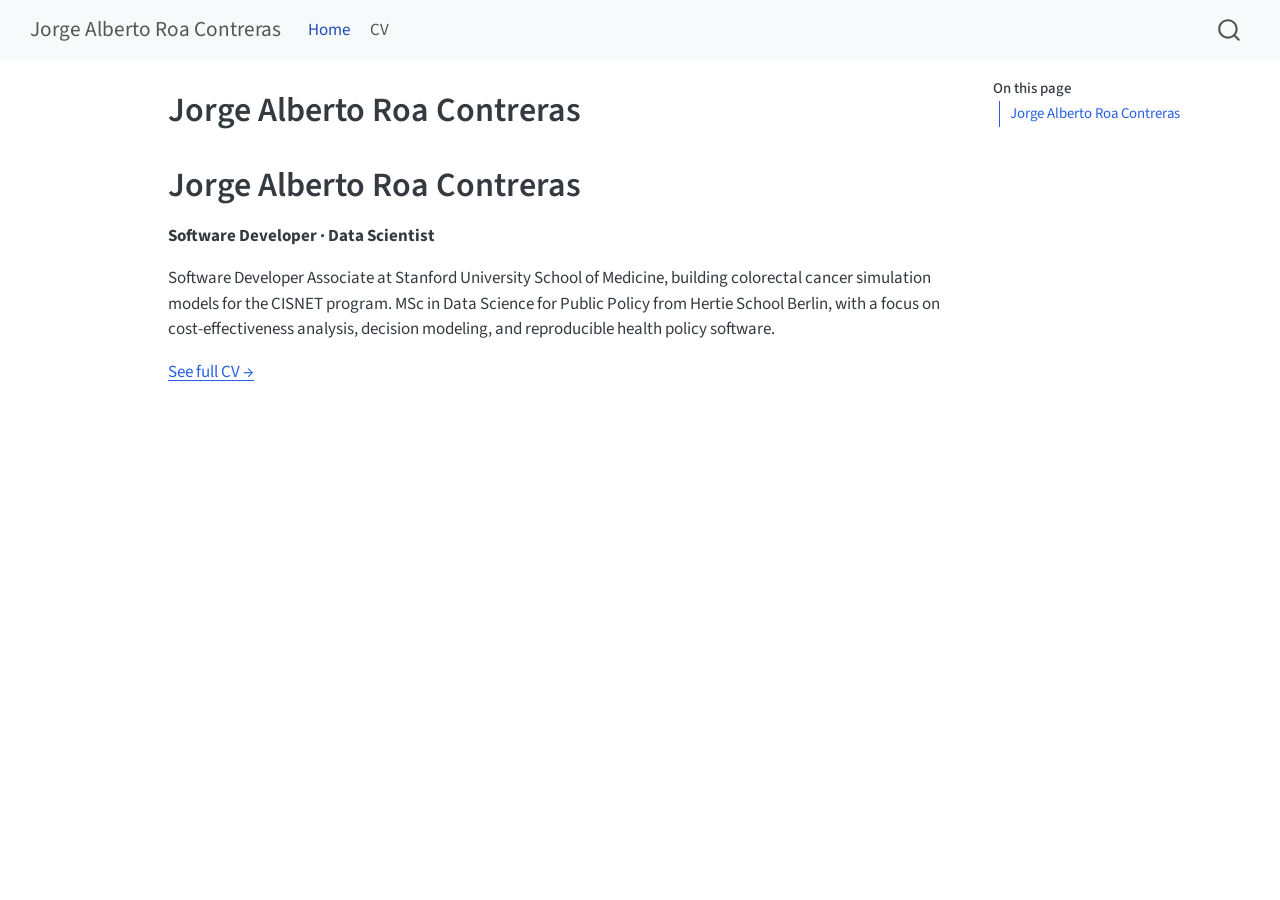
==== index.html @ 0060ce16 "Built site for gh-pages" ====
<!DOCTYPE html>
<html xmlns="http://www.w3.org/1999/xhtml" lang="en" xml:lang="en"><head>

<meta charset="utf-8">
<meta name="generator" content="quarto-1.9.36">

<meta name="viewport" content="width=device-width, initial-scale=1.0, user-scalable=yes">


<title>Jorge Alberto Roa Contreras – Jorge Alberto Roa Contreras</title>
<style>
/* Default styles provided by pandoc.
** See https://pandoc.org/MANUAL.html#variables-for-html for config info.
*/
code{white-space: pre-wrap;}
span.smallcaps{font-variant: small-caps;}
div.columns{display: flex; gap: min(4vw, 1.5em);}
div.column{flex: auto; overflow-x: auto;}
div.hanging-indent{margin-left: 1.5em; text-indent: -1.5em;}
ul.task-list{list-style: none;}
ul.task-list li input[type="checkbox"] {
  width: 0.8em;
  margin: 0 0.8em 0.2em -1em; /* quarto-specific, see https://github.com/quarto-dev/quarto-cli/issues/4556 */ 
  vertical-align: middle;
}
</style>


<script src="site_libs/quarto-nav/quarto-nav.js"></script>
<script src="site_libs/quarto-nav/headroom.min.js"></script>
<script src="site_libs/clipboard/clipboard.min.js"></script>
<script src="site_libs/quarto-search/autocomplete.umd.js"></script>
<script src="site_libs/quarto-search/fuse.min.js"></script>
<script src="site_libs/quarto-search/quarto-search.js"></script>
<meta name="quarto:offset" content="./">
<script src="site_libs/quarto-html/quarto.js" type="module"></script>
<script src="site_libs/quarto-html/tabsets/tabsets.js" type="module"></script>
<script src="site_libs/quarto-html/popper.min.js"></script>
<script src="site_libs/quarto-html/tippy.umd.min.js"></script>
<script src="site_libs/quarto-html/anchor.min.js"></script>
<link href="site_libs/quarto-html/tippy.css" rel="stylesheet">
<link href="site_libs/quarto-html/quarto-syntax-highlighting-845c23b38eaddc0f92fda52bfe77a8c8.css" rel="stylesheet" id="quarto-text-highlighting-styles">
<script src="site_libs/bootstrap/bootstrap.min.js"></script>
<link href="site_libs/bootstrap/bootstrap-icons.css" rel="stylesheet">
<link href="site_libs/bootstrap/bootstrap-158031087360bce0ff56dc785ce39e06.min.css" rel="stylesheet" append-hash="true" id="quarto-bootstrap" data-mode="light">
<script id="quarto-search-options" type="application/json">{
  "location": "navbar",
  "copy-button": false,
  "collapse-after": 3,
  "panel-placement": "end",
  "type": "overlay",
  "limit": 50,
  "keyboard-shortcut": [
    "f",
    "/",
    "s"
  ],
  "show-item-context": false,
  "language": {
    "search-no-results-text": "No results",
    "search-matching-documents-text": "matching documents",
    "search-copy-link-title": "Copy link to search",
    "search-hide-matches-text": "Hide additional matches",
    "search-more-match-text": "more match in this document",
    "search-more-matches-text": "more matches in this document",
    "search-clear-button-title": "Clear",
    "search-text-placeholder": "",
    "search-detached-cancel-button-title": "Cancel",
    "search-submit-button-title": "Submit",
    "search-label": "Search"
  }
}</script>


<link rel="stylesheet" href="styles.css">
</head>

<body class="nav-fixed quarto-light">

<div id="quarto-search-results"></div>
  <header id="quarto-header" class="headroom fixed-top">
    <nav class="navbar navbar-expand-lg " data-bs-theme="dark">
      <div class="navbar-container container-fluid">
      <div class="navbar-brand-container mx-auto">
    <a class="navbar-brand" href="./index.html">
    <span class="navbar-title">Jorge Alberto Roa Contreras</span>
    </a>
  </div>
            <div id="quarto-search" class="" title="Search"></div>
          <button class="navbar-toggler" type="button" data-bs-toggle="collapse" data-bs-target="#navbarCollapse" aria-controls="navbarCollapse" role="menu" aria-expanded="false" aria-label="Toggle navigation" onclick="if (window.quartoToggleHeadroom) { window.quartoToggleHeadroom(); }">
  <span class="navbar-toggler-icon"></span>
</button>
          <div class="collapse navbar-collapse" id="navbarCollapse">
            <ul class="navbar-nav navbar-nav-scroll me-auto">
  <li class="nav-item">
    <a class="nav-link active" href="./index.html" aria-current="page"> 
<span class="menu-text">Home</span></a>
  </li>  
  <li class="nav-item">
    <a class="nav-link" href="./cv.html"> 
<span class="menu-text">CV</span></a>
  </li>  
</ul>
          </div> <!-- /navcollapse -->
            <div class="quarto-navbar-tools">
</div>
      </div> <!-- /container-fluid -->
    </nav>
</header>
<!-- content -->
<div id="quarto-content" class="quarto-container page-columns page-rows-contents page-layout-article page-navbar">
<!-- sidebar -->
<!-- margin-sidebar -->
    <div id="quarto-margin-sidebar" class="sidebar margin-sidebar">
        <nav id="TOC" role="doc-toc" class="toc-active">
    <h2 id="toc-title">On this page</h2>
   
  <ul>
  <li><a href="#b58fc729-690b-4000-b19f-365a4093b2ff7b7b3c20766172206e616d65203e7d7d" id="toc-b58fc729-690b-4000-b19f-365a4093b2ff7b7b3c20766172206e616d65203e7d7d" class="nav-link active" data-scroll-target="#b58fc729-690b-4000-b19f-365a4093b2ff7b7b3c20766172206e616d65203e7d7d">Jorge Alberto Roa Contreras</a></li>
  </ul>
</nav>
    </div>
<!-- main -->
<main class="content" id="quarto-document-content">

<header id="title-block-header" class="quarto-title-block default">
<div class="quarto-title">
<h1 class="title">Jorge Alberto Roa Contreras</h1>
</div>



<div class="quarto-title-meta">

    
  
    
  </div>
  


</header>


<section id="b58fc729-690b-4000-b19f-365a4093b2ff7b7b3c20766172206e616d65203e7d7d" class="level1">
<h1>Jorge Alberto Roa Contreras</h1>
<p><strong>Software Developer · Data Scientist</strong></p>
<p>Software Developer Associate at Stanford University School of Medicine, building colorectal cancer simulation models for the CISNET program. MSc in Data Science for Public Policy from Hertie School Berlin, with a focus on cost-effectiveness analysis, decision modeling, and reproducible health policy software.</p>
<p><a href="./cv.html">See full CV →</a></p>


</section>

</main> <!-- /main -->
<script id="quarto-html-after-body" type="application/javascript">
  window.document.addEventListener("DOMContentLoaded", function (event) {
    const icon = "";
    const anchorJS = new window.AnchorJS();
    anchorJS.options = {
      placement: 'right',
      icon: icon
    };
    anchorJS.add('.anchored');
    const isCodeAnnotation = (el) => {
      for (const clz of el.classList) {
        if (clz.startsWith('code-annotation-')) {                     
          return true;
        }
      }
      return false;
    }
    const onCopySuccess = function(e) {
      // button target
      const button = e.trigger;
      // don't keep focus
      button.blur();
      // flash "checked"
      button.classList.add('code-copy-button-checked');
      var currentTitle = button.getAttribute("title");
      button.setAttribute("title", "Copied!");
      let tooltip;
      if (window.bootstrap) {
        button.setAttribute("data-bs-toggle", "tooltip");
        button.setAttribute("data-bs-placement", "left");
        button.setAttribute("data-bs-title", "Copied!");
        tooltip = new bootstrap.Tooltip(button, 
          { trigger: "manual", 
            customClass: "code-copy-button-tooltip",
            offset: [0, -8]});
        tooltip.show();    
      }
      setTimeout(function() {
        if (tooltip) {
          tooltip.hide();
          button.removeAttribute("data-bs-title");
          button.removeAttribute("data-bs-toggle");
          button.removeAttribute("data-bs-placement");
        }
        button.setAttribute("title", currentTitle);
        button.classList.remove('code-copy-button-checked');
      }, 1000);
      // clear code selection
      e.clearSelection();
    }
    const getTextToCopy = function(trigger) {
      const outerScaffold = trigger.parentElement.cloneNode(true);
      const codeEl = outerScaffold.querySelector('code');
      for (const childEl of codeEl.children) {
        if (isCodeAnnotation(childEl)) {
          childEl.remove();
        }
      }
      return codeEl.innerText;
    }
    const clipboard = new window.ClipboardJS('.code-copy-button:not([data-in-quarto-modal])', {
      text: getTextToCopy
    });
    clipboard.on('success', onCopySuccess);
    if (window.document.getElementById('quarto-embedded-source-code-modal')) {
      const clipboardModal = new window.ClipboardJS('.code-copy-button[data-in-quarto-modal]', {
        text: getTextToCopy,
        container: window.document.getElementById('quarto-embedded-source-code-modal')
      });
      clipboardModal.on('success', onCopySuccess);
    }
      var localhostRegex = new RegExp(/^(?:http|https):\/\/localhost\:?[0-9]*\//);
      var mailtoRegex = new RegExp(/^mailto:/);
        var filterRegex = new RegExp("https:\/\/jurjoroa\.github\.io\/cv-test-1\/");
      var isInternal = (href) => {
          return filterRegex.test(href) || localhostRegex.test(href) || mailtoRegex.test(href);
      }
      // Inspect non-navigation links and adorn them if external
     var links = window.document.querySelectorAll('a[href]:not(.nav-link):not(.navbar-brand):not(.toc-action):not(.sidebar-link):not(.sidebar-item-toggle):not(.pagination-link):not(.no-external):not([aria-hidden]):not(.dropdown-item):not(.quarto-navigation-tool):not(.about-link)');
      for (var i=0; i<links.length; i++) {
        const link = links[i];
        if (!isInternal(link.href)) {
          // undo the damage that might have been done by quarto-nav.js in the case of
          // links that we want to consider external
          if (link.dataset.originalHref !== undefined) {
            link.href = link.dataset.originalHref;
          }
        }
      }
    function tippyHover(el, contentFn, onTriggerFn, onUntriggerFn) {
      const config = {
        allowHTML: true,
        maxWidth: 500,
        delay: 100,
        arrow: false,
        appendTo: function(el) {
            return el.parentElement;
        },
        interactive: true,
        interactiveBorder: 10,
        theme: 'quarto',
        placement: 'bottom-start',
      };
      if (contentFn) {
        config.content = contentFn;
      }
      if (onTriggerFn) {
        config.onTrigger = onTriggerFn;
      }
      if (onUntriggerFn) {
        config.onUntrigger = onUntriggerFn;
      }
      window.tippy(el, config); 
    }
    const noterefs = window.document.querySelectorAll('a[role="doc-noteref"]');
    for (var i=0; i<noterefs.length; i++) {
      const ref = noterefs[i];
      tippyHover(ref, function() {
        // use id or data attribute instead here
        let href = ref.getAttribute('data-footnote-href') || ref.getAttribute('href');
        try { href = new URL(href).hash; } catch {}
        const id = href.replace(/^#\/?/, "");
        const note = window.document.getElementById(id);
        if (note) {
          return note.innerHTML;
        } else {
          return "";
        }
      });
    }
    const xrefs = window.document.querySelectorAll('a.quarto-xref');
    const processXRef = (id, note) => {
      // Strip column container classes
      const stripColumnClz = (el) => {
        el.classList.remove("page-full", "page-columns");
        if (el.children) {
          for (const child of el.children) {
            stripColumnClz(child);
          }
        }
      }
      stripColumnClz(note)
      if (id === null || id.startsWith('sec-')) {
        // Special case sections, only their first couple elements
        const container = document.createElement("div");
        if (note.children && note.children.length > 2) {
          container.appendChild(note.children[0].cloneNode(true));
          for (let i = 1; i < note.children.length; i++) {
            const child = note.children[i];
            if (child.tagName === "P" && child.innerText === "") {
              continue;
            } else {
              container.appendChild(child.cloneNode(true));
              break;
            }
          }
          if (window.Quarto?.typesetMath) {
            window.Quarto.typesetMath(container);
          }
          return container.innerHTML
        } else {
          if (window.Quarto?.typesetMath) {
            window.Quarto.typesetMath(note);
          }
          return note.innerHTML;
        }
      } else {
        // Remove any anchor links if they are present
        const anchorLink = note.querySelector('a.anchorjs-link');
        if (anchorLink) {
          anchorLink.remove();
        }
        if (window.Quarto?.typesetMath) {
          window.Quarto.typesetMath(note);
        }
        if (note.classList.contains("callout")) {
          return note.outerHTML;
        } else {
          return note.innerHTML;
        }
      }
    }
    for (var i=0; i<xrefs.length; i++) {
      const xref = xrefs[i];
      tippyHover(xref, undefined, function(instance) {
        instance.disable();
        let url = xref.getAttribute('href');
        let hash = undefined; 
        if (url.startsWith('#')) {
          hash = url;
        } else {
          try { hash = new URL(url).hash; } catch {}
        }
        if (hash) {
          const id = hash.replace(/^#\/?/, "");
          const note = window.document.getElementById(id);
          if (note !== null) {
            try {
              const html = processXRef(id, note.cloneNode(true));
              instance.setContent(html);
            } finally {
              instance.enable();
              instance.show();
            }
          } else {
            // See if we can fetch this
            fetch(url.split('#')[0])
            .then(res => res.text())
            .then(html => {
              const parser = new DOMParser();
              const htmlDoc = parser.parseFromString(html, "text/html");
              const note = htmlDoc.getElementById(id);
              if (note !== null) {
                const html = processXRef(id, note);
                instance.setContent(html);
              } 
            }).finally(() => {
              instance.enable();
              instance.show();
            });
          }
        } else {
          // See if we can fetch a full url (with no hash to target)
          // This is a special case and we should probably do some content thinning / targeting
          fetch(url)
          .then(res => res.text())
          .then(html => {
            const parser = new DOMParser();
            const htmlDoc = parser.parseFromString(html, "text/html");
            const note = htmlDoc.querySelector('main.content');
            if (note !== null) {
              // This should only happen for chapter cross references
              // (since there is no id in the URL)
              // remove the first header
              if (note.children.length > 0 && note.children[0].tagName === "HEADER") {
                note.children[0].remove();
              }
              const html = processXRef(null, note);
              instance.setContent(html);
            } 
          }).finally(() => {
            instance.enable();
            instance.show();
          });
        }
      }, function(instance) {
      });
    }
        let selectedAnnoteEl;
        const selectorForAnnotation = ( cell, annotation) => {
          let cellAttr = 'data-code-cell="' + cell + '"';
          let lineAttr = 'data-code-annotation="' +  annotation + '"';
          const selector = 'span[' + cellAttr + '][' + lineAttr + ']';
          return selector;
        }
        const selectCodeLines = (annoteEl) => {
          const doc = window.document;
          const targetCell = annoteEl.getAttribute("data-target-cell");
          const targetAnnotation = annoteEl.getAttribute("data-target-annotation");
          const annoteSpan = window.document.querySelector(selectorForAnnotation(targetCell, targetAnnotation));
          const lines = annoteSpan.getAttribute("data-code-lines").split(",");
          const lineIds = lines.map((line) => {
            return targetCell + "-" + line;
          })
          let top = null;
          let height = null;
          let parent = null;
          if (lineIds.length > 0) {
              //compute the position of the single el (top and bottom and make a div)
              const el = window.document.getElementById(lineIds[0]);
              top = el.offsetTop;
              height = el.offsetHeight;
              parent = el.parentElement.parentElement;
            if (lineIds.length > 1) {
              const lastEl = window.document.getElementById(lineIds[lineIds.length - 1]);
              const bottom = lastEl.offsetTop + lastEl.offsetHeight;
              height = bottom - top;
            }
            if (top !== null && height !== null && parent !== null) {
              // cook up a div (if necessary) and position it 
              let div = window.document.getElementById("code-annotation-line-highlight");
              if (div === null) {
                div = window.document.createElement("div");
                div.setAttribute("id", "code-annotation-line-highlight");
                div.style.position = 'absolute';
                parent.appendChild(div);
              }
              div.style.top = top - 2 + "px";
              div.style.height = height + 4 + "px";
              div.style.left = 0;
              let gutterDiv = window.document.getElementById("code-annotation-line-highlight-gutter");
              if (gutterDiv === null) {
                gutterDiv = window.document.createElement("div");
                gutterDiv.setAttribute("id", "code-annotation-line-highlight-gutter");
                gutterDiv.style.position = 'absolute';
                const codeCell = window.document.getElementById(targetCell);
                const gutter = codeCell.querySelector('.code-annotation-gutter');
                gutter.appendChild(gutterDiv);
              }
              gutterDiv.style.top = top - 2 + "px";
              gutterDiv.style.height = height + 4 + "px";
            }
            selectedAnnoteEl = annoteEl;
          }
        };
        const unselectCodeLines = () => {
          const elementsIds = ["code-annotation-line-highlight", "code-annotation-line-highlight-gutter"];
          elementsIds.forEach((elId) => {
            const div = window.document.getElementById(elId);
            if (div) {
              div.remove();
            }
          });
          selectedAnnoteEl = undefined;
        };
          // Handle positioning of the toggle
      window.addEventListener(
        "resize",
        throttle(() => {
          elRect = undefined;
          if (selectedAnnoteEl) {
            selectCodeLines(selectedAnnoteEl);
          }
        }, 10)
      );
      function throttle(fn, ms) {
      let throttle = false;
      let timer;
        return (...args) => {
          if(!throttle) { // first call gets through
              fn.apply(this, args);
              throttle = true;
          } else { // all the others get throttled
              if(timer) clearTimeout(timer); // cancel #2
              timer = setTimeout(() => {
                fn.apply(this, args);
                timer = throttle = false;
              }, ms);
          }
        };
      }
        // Attach click handler to the DT
        const annoteDls = window.document.querySelectorAll('dt[data-target-cell]');
        for (const annoteDlNode of annoteDls) {
          annoteDlNode.addEventListener('click', (event) => {
            const clickedEl = event.target;
            if (clickedEl !== selectedAnnoteEl) {
              unselectCodeLines();
              const activeEl = window.document.querySelector('dt[data-target-cell].code-annotation-active');
              if (activeEl) {
                activeEl.classList.remove('code-annotation-active');
              }
              selectCodeLines(clickedEl);
              clickedEl.classList.add('code-annotation-active');
            } else {
              // Unselect the line
              unselectCodeLines();
              clickedEl.classList.remove('code-annotation-active');
            }
          });
        }
    const findCites = (el) => {
      const parentEl = el.parentElement;
      if (parentEl) {
        const cites = parentEl.dataset.cites;
        if (cites) {
          return {
            el,
            cites: cites.split(' ')
          };
        } else {
          return findCites(el.parentElement)
        }
      } else {
        return undefined;
      }
    };
    var bibliorefs = window.document.querySelectorAll('a[role="doc-biblioref"]');
    for (var i=0; i<bibliorefs.length; i++) {
      const ref = bibliorefs[i];
      const citeInfo = findCites(ref);
      if (citeInfo) {
        tippyHover(citeInfo.el, function() {
          var popup = window.document.createElement('div');
          citeInfo.cites.forEach(function(cite) {
            var citeDiv = window.document.createElement('div');
            citeDiv.classList.add('hanging-indent');
            citeDiv.classList.add('csl-entry');
            var biblioDiv = window.document.getElementById('ref-' + cite);
            if (biblioDiv) {
              citeDiv.innerHTML = biblioDiv.innerHTML;
            }
            popup.appendChild(citeDiv);
          });
          return popup.innerHTML;
        });
      }
    }
  });
  </script>
</div> <!-- /content -->




</body></html>
---- site_libs/quarto-html/tippy.css ----
.tippy-box[data-animation=fade][data-state=hidden]{opacity:0}[data-tippy-root]{max-width:calc(100vw - 10px)}.tippy-box{position:relative;background-color:#333;color:#fff;border-radius:4px;font-size:14px;line-height:1.4;white-space:normal;outline:0;transition-property:transform,visibility,opacity}.tippy-box[data-placement^=top]>.tippy-arrow{bottom:0}.tippy-box[data-placement^=top]>.tippy-arrow:before{bottom:-7px;left:0;border-width:8px 8px 0;border-top-color:initial;transform-origin:center top}.tippy-box[data-placement^=bottom]>.tippy-arrow{top:0}.tippy-box[data-placement^=bottom]>.tippy-arrow:before{top:-7px;left:0;border-width:0 8px 8px;border-bottom-color:initial;transform-origin:center bottom}.tippy-box[data-placement^=left]>.tippy-arrow{right:0}.tippy-box[data-placement^=left]>.tippy-arrow:before{border-width:8px 0 8px 8px;border-left-color:initial;right:-7px;transform-origin:center left}.tippy-box[data-placement^=right]>.tippy-arrow{left:0}.tippy-box[data-placement^=right]>.tippy-arrow:before{left:-7px;border-width:8px 8px 8px 0;border-right-color:initial;transform-origin:center right}.tippy-box[data-inertia][data-state=visible]{transition-timing-function:cubic-bezier(.54,1.5,.38,1.11)}.tippy-arrow{width:16px;height:16px;color:#333}.tippy-arrow:before{content:"";position:absolute;border-color:transparent;border-style:solid}.tippy-content{position:relative;padding:5px 9px;z-index:1}
---- site_libs/quarto-html/quarto-syntax-highlighting-845c23b38eaddc0f92fda52bfe77a8c8.css ----
/* quarto syntax highlight colors */
:root {
  --quarto-hl-ot-color: #003B4F;
  --quarto-hl-at-color: #657422;
  --quarto-hl-ss-color: #20794D;
  --quarto-hl-an-color: #5E5E5E;
  --quarto-hl-fu-color: #4758AB;
  --quarto-hl-st-color: #20794D;
  --quarto-hl-cf-color: #003B4F;
  --quarto-hl-op-color: #5E5E5E;
  --quarto-hl-er-color: #AD0000;
  --quarto-hl-bn-color: #AD0000;
  --quarto-hl-al-color: #AD0000;
  --quarto-hl-va-color: #111111;
  --quarto-hl-bu-color: inherit;
  --quarto-hl-ex-color: inherit;
  --quarto-hl-pp-color: #AD0000;
  --quarto-hl-in-color: #5E5E5E;
  --quarto-hl-vs-color: #20794D;
  --quarto-hl-wa-color: #5E5E5E;
  --quarto-hl-do-color: #5E5E5E;
  --quarto-hl-im-color: #00769E;
  --quarto-hl-ch-color: #20794D;
  --quarto-hl-dt-color: #AD0000;
  --quarto-hl-fl-color: #AD0000;
  --quarto-hl-co-color: #5E5E5E;
  --quarto-hl-cv-color: #5E5E5E;
  --quarto-hl-cn-color: #8f5902;
  --quarto-hl-sc-color: #5E5E5E;
  --quarto-hl-dv-color: #AD0000;
  --quarto-hl-kw-color: #003B4F;
}

/* other quarto variables */
:root {
  --quarto-font-monospace: SFMono-Regular, Menlo, Monaco, Consolas, "Liberation Mono", "Courier New", monospace;
}

/* syntax highlight based on Pandoc's rules */
pre > code.sourceCode > span {
  color: #003B4F;
}

code.sourceCode > span {
  color: #003B4F;
}

div.sourceCode,
div.sourceCode pre.sourceCode {
  color: #003B4F;
}

/* Normal */
code span {
  color: #003B4F;
}

/* Alert */
code span.al {
  color: #AD0000;
  font-style: inherit;
}

/* Annotation */
code span.an {
  color: #5E5E5E;
  font-style: inherit;
}

/* Attribute */
code span.at {
  color: #657422;
  font-style: inherit;
}

/* BaseN */
code span.bn {
  color: #AD0000;
  font-style: inherit;
}

/* BuiltIn */
code span.bu {
  font-style: inherit;
}

/* ControlFlow */
code span.cf {
  color: #003B4F;
  font-weight: bold;
  font-style: inherit;
}

/* Char */
code span.ch {
  color: #20794D;
  font-style: inherit;
}

/* Constant */
code span.cn {
  color: #8f5902;
  font-style: inherit;
}

/* Comment */
code span.co {
  color: #5E5E5E;
  font-style: inherit;
}

/* CommentVar */
code span.cv {
  color: #5E5E5E;
  font-style: italic;
}

/* Documentation */
code span.do {
  color: #5E5E5E;
  font-style: italic;
}

/* DataType */
code span.dt {
  color: #AD0000;
  font-style: inherit;
}

/* DecVal */
code span.dv {
  color: #AD0000;
  font-style: inherit;
}

/* Error */
code span.er {
  color: #AD0000;
  font-style: inherit;
}

/* Extension */
code span.ex {
  font-style: inherit;
}

/* Float */
code span.fl {
  color: #AD0000;
  font-style: inherit;
}

/* Function */
code span.fu {
  color: #4758AB;
  font-style: inherit;
}

/* Import */
code span.im {
  color: #00769E;
  font-style: inherit;
}

/* Information */
code span.in {
  color: #5E5E5E;
  font-style: inherit;
}

/* Keyword */
code span.kw {
  color: #003B4F;
  font-weight: bold;
  font-style: inherit;
}

/* Operator */
code span.op {
  color: #5E5E5E;
  font-style: inherit;
}

/* Other */
code span.ot {
  color: #003B4F;
  font-style: inherit;
}

/* Preprocessor */
code span.pp {
  color: #AD0000;
  font-style: inherit;
}

/* SpecialChar */
code span.sc {
  color: #5E5E5E;
  font-style: inherit;
}

/* SpecialString */
code span.ss {
  color: #20794D;
  font-style: inherit;
}

/* String */
code span.st {
  color: #20794D;
  font-style: inherit;
}

/* Variable */
code span.va {
  color: #111111;
  font-style: inherit;
}

/* VerbatimString */
code span.vs {
  color: #20794D;
  font-style: inherit;
}

/* Warning */
code span.wa {
  color: #5E5E5E;
  font-style: italic;
}

.prevent-inlining {
  content: "</";
}

/*# sourceMappingURL=ac89f0bb514bba72461919f78549e31c.css.map */
---- styles.css ----
/* Empty stub — Quarto's `quarto create project website` ships with this file present but empty.
   Custom CSS is out of scope for v0.1.0. */
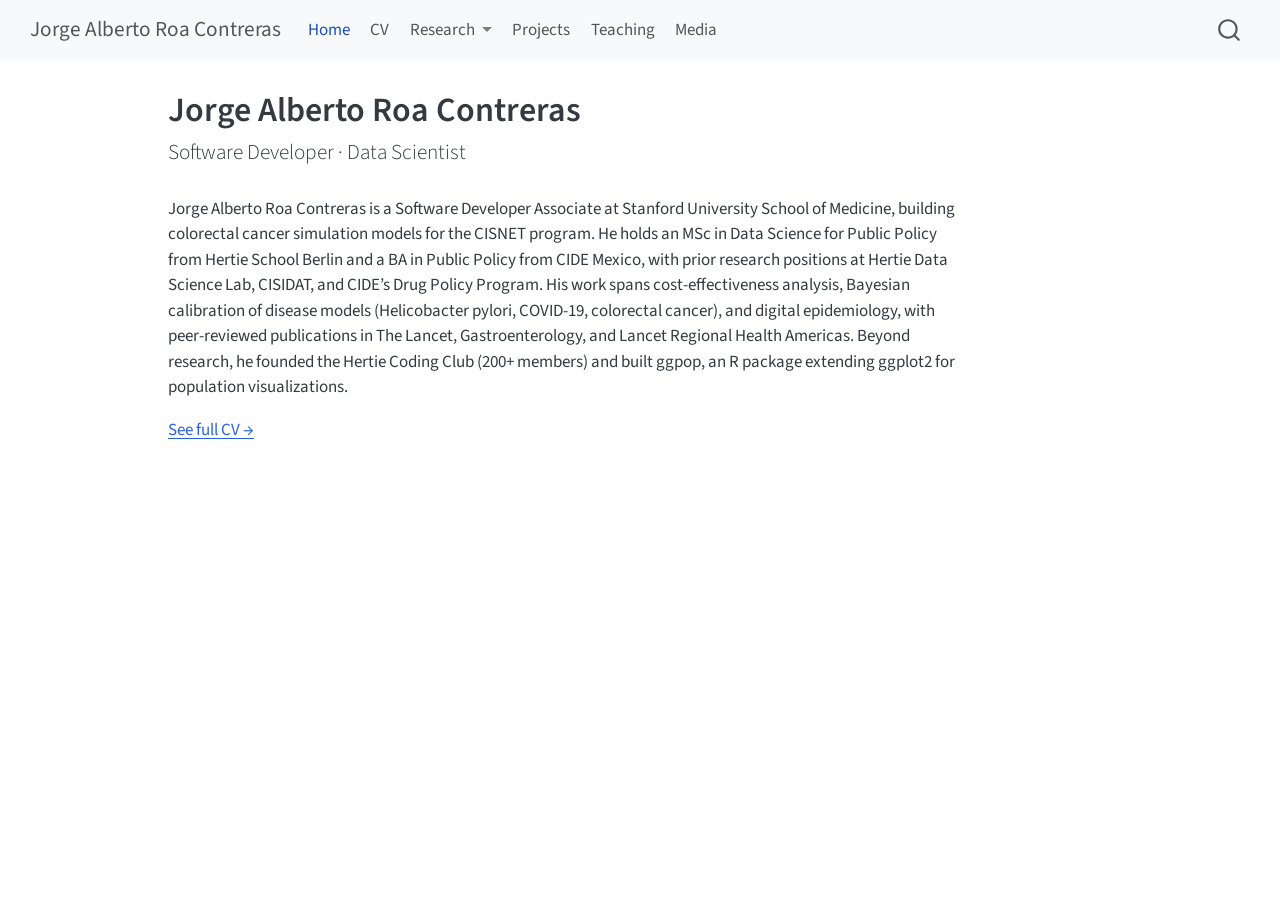
==== commit 9681023c: "Built site for gh-pages" ====
--- a/index.html
+++ b/index.html
@@ -100,6 +100,37 @@
     <a class="nav-link" href="./cv.html"> 
 <span class="menu-text">CV</span></a>
   </li>  
+  <li class="nav-item dropdown ">
+    <a class="nav-link dropdown-toggle" href="#" id="nav-menu-research" role="link" data-bs-toggle="dropdown" aria-expanded="false">
+ <span class="menu-text">Research</span>
+    </a>
+    <ul class="dropdown-menu" aria-labelledby="nav-menu-research">    
+        <li>
+    <a class="dropdown-item" href="./publications.html">
+ <span class="dropdown-text">Publications</span></a>
+  </li>  
+        <li>
+    <a class="dropdown-item" href="./working_papers.html">
+ <span class="dropdown-text">Working Papers</span></a>
+  </li>  
+        <li>
+    <a class="dropdown-item" href="./conference_presentations.html">
+ <span class="dropdown-text">Conference Presentations</span></a>
+  </li>  
+    </ul>
+  </li>
+  <li class="nav-item">
+    <a class="nav-link" href="./projects.html"> 
+<span class="menu-text">Projects</span></a>
+  </li>  
+  <li class="nav-item">
+    <a class="nav-link" href="./teaching.html"> 
+<span class="menu-text">Teaching</span></a>
+  </li>  
+  <li class="nav-item">
+    <a class="nav-link" href="./media.html"> 
+<span class="menu-text">Media</span></a>
+  </li>  
 </ul>
           </div> <!-- /navcollapse -->
             <div class="quarto-navbar-tools">
@@ -111,14 +142,8 @@
 <div id="quarto-content" class="quarto-container page-columns page-rows-contents page-layout-article page-navbar">
 <!-- sidebar -->
 <!-- margin-sidebar -->
-    <div id="quarto-margin-sidebar" class="sidebar margin-sidebar">
-        <nav id="TOC" role="doc-toc" class="toc-active">
-    <h2 id="toc-title">On this page</h2>
-   
-  <ul>
-  <li><a href="#b58fc729-690b-4000-b19f-365a4093b2ff7b7b3c20766172206e616d65203e7d7d" id="toc-b58fc729-690b-4000-b19f-365a4093b2ff7b7b3c20766172206e616d65203e7d7d" class="nav-link active" data-scroll-target="#b58fc729-690b-4000-b19f-365a4093b2ff7b7b3c20766172206e616d65203e7d7d">Jorge Alberto Roa Contreras</a></li>
-  </ul>
-</nav>
+    <div id="quarto-margin-sidebar" class="sidebar margin-sidebar zindex-bottom">
+        
     </div>
 <!-- main -->
 <main class="content" id="quarto-document-content">
@@ -126,6 +151,7 @@
 <header id="title-block-header" class="quarto-title-block default">
 <div class="quarto-title">
 <h1 class="title">Jorge Alberto Roa Contreras</h1>
+<p class="subtitle lead">Software Developer · Data Scientist</p>
 </div>
 
 
@@ -142,14 +168,10 @@
 </header>
 
 
-<section id="b58fc729-690b-4000-b19f-365a4093b2ff7b7b3c20766172206e616d65203e7d7d" class="level1">
-<h1>Jorge Alberto Roa Contreras</h1>
-<p><strong>Software Developer · Data Scientist</strong></p>
-<p>Software Developer Associate at Stanford University School of Medicine, building colorectal cancer simulation models for the CISNET program. MSc in Data Science for Public Policy from Hertie School Berlin, with a focus on cost-effectiveness analysis, decision modeling, and reproducible health policy software.</p>
+<p>Jorge Alberto Roa Contreras is a Software Developer Associate at Stanford University School of Medicine, building colorectal cancer simulation models for the CISNET program. He holds an MSc in Data Science for Public Policy from Hertie School Berlin and a BA in Public Policy from CIDE Mexico, with prior research positions at Hertie Data Science Lab, CISIDAT, and CIDE’s Drug Policy Program. His work spans cost-effectiveness analysis, Bayesian calibration of disease models (Helicobacter pylori, COVID-19, colorectal cancer), and digital epidemiology, with peer-reviewed publications in The Lancet, Gastroenterology, and Lancet Regional Health Americas. Beyond research, he founded the Hertie Coding Club (200+ members) and built ggpop, an R package extending ggplot2 for population visualizations.</p>
 <p><a href="./cv.html">See full CV →</a></p>
 
 
-</section>
 
 </main> <!-- /main -->
 <script id="quarto-html-after-body" type="application/javascript">
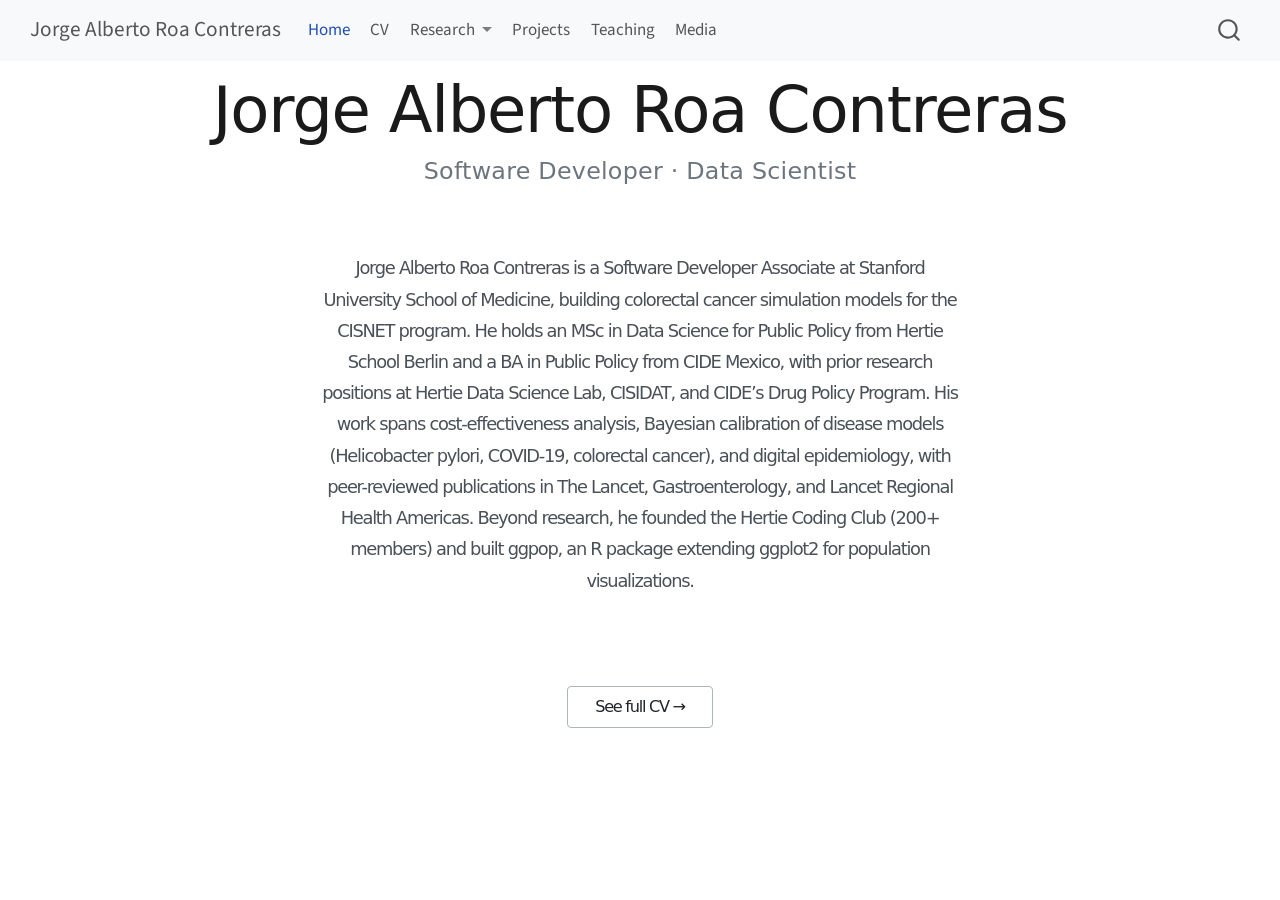
==== commit d37d763c: "Built site for gh-pages" ====
--- a/index.html
+++ b/index.html
@@ -7,7 +7,7 @@
 <meta name="viewport" content="width=device-width, initial-scale=1.0, user-scalable=yes">
 
 
-<title>Jorge Alberto Roa Contreras – Jorge Alberto Roa Contreras</title>
+<title>Jorge Alberto Roa Contreras</title>
 <style>
 /* Default styles provided by pandoc.
 ** See https://pandoc.org/MANUAL.html#variables-for-html for config info.
@@ -75,7 +75,7 @@
 <link rel="stylesheet" href="styles.css">
 </head>
 
-<body class="nav-fixed quarto-light">
+<body class="nav-fixed fullcontent quarto-light">
 
 <div id="quarto-search-results"></div>
   <header id="quarto-header" class="headroom fixed-top">
@@ -139,41 +139,30 @@
     </nav>
 </header>
 <!-- content -->
-<div id="quarto-content" class="quarto-container page-columns page-rows-contents page-layout-article page-navbar">
+<div id="quarto-content" class="quarto-container page-layout-custom page-navbar">
 <!-- sidebar -->
 <!-- margin-sidebar -->
-    <div id="quarto-margin-sidebar" class="sidebar margin-sidebar zindex-bottom">
-        
-    </div>
 <!-- main -->
-<main class="content" id="quarto-document-content">
-
-<header id="title-block-header" class="quarto-title-block default">
-<div class="quarto-title">
-<h1 class="title">Jorge Alberto Roa Contreras</h1>
-<p class="subtitle lead">Software Developer · Data Scientist</p>
+
+
+
+
+<section id="b58fc729-690b-4000-b19f-365a4093b2ff7b7b3c20766172206e616d65203e7d7d" class="level1 home-name home-wrapper">
+<h1 class="home-name">Jorge Alberto Roa Contreras</h1>
+<div class="home-subtitle">
+<p>Software Developer · Data Scientist</p>
 </div>
-
-
-
-<div class="quarto-title-meta">
-
-    
-  
-    
-  </div>
-  
-
-
-</header>
-
-
+<div class="home-bio">
 <p>Jorge Alberto Roa Contreras is a Software Developer Associate at Stanford University School of Medicine, building colorectal cancer simulation models for the CISNET program. He holds an MSc in Data Science for Public Policy from Hertie School Berlin and a BA in Public Policy from CIDE Mexico, with prior research positions at Hertie Data Science Lab, CISIDAT, and CIDE’s Drug Policy Program. His work spans cost-effectiveness analysis, Bayesian calibration of disease models (Helicobacter pylori, COVID-19, colorectal cancer), and digital epidemiology, with peer-reviewed publications in The Lancet, Gastroenterology, and Lancet Regional Health Americas. Beyond research, he founded the Hertie Coding Club (200+ members) and built ggpop, an R package extending ggplot2 for population visualizations.</p>
+</div>
+<div class="home-cta">
 <p><a href="./cv.html">See full CV →</a></p>
-
-
-
-</main> <!-- /main -->
+</div>
+</section>
+
+
+
+
 <script id="quarto-html-after-body" type="application/javascript">
   window.document.addEventListener("DOMContentLoaded", function (event) {
     const icon = "";
--- a/styles.css
+++ b/styles.css
@@ -1,2 +1,61 @@
-/* Empty stub — Quarto's `quarto create project website` ships with this file present but empty.
-   Custom CSS is out of scope for v0.1.0. */
+/* cv-to-website — light visual polish (v0.3.0).
+   Stays dependency-free: system font stack, no Google Fonts, no JS. */
+
+/* ============================================================
+   HOME (index.qmd)
+   ============================================================ */
+
+.home-wrapper {
+  display: flex;
+  flex-direction: column;
+  align-items: center;
+  justify-content: center;
+  min-height: calc(100vh - 200px);
+  padding: 4rem 1.5rem;
+  text-align: center;
+  font-family: system-ui, -apple-system, "Segoe UI", Roboto, Helvetica, Arial, sans-serif;
+}
+
+.home-name {
+  font-size: clamp(2.5rem, 5vw, 4.5rem);
+  font-weight: 200;
+  letter-spacing: -0.02em;
+  line-height: 1.1;
+  margin: 0 0 0.75rem 0;
+  color: #1a1a1a;
+}
+
+.home-subtitle {
+  font-size: clamp(1rem, 2.4vw, 1.4rem);
+  font-weight: 300;
+  color: #6c757d;
+  margin: 0 0 3rem 0;
+  letter-spacing: 0.01em;
+}
+
+.home-bio {
+  max-width: 640px;
+  font-size: 1.05rem;
+  line-height: 1.75;
+  color: #495057;
+  font-weight: 400;
+  margin: 0 0 2.5rem 0;
+}
+
+.home-cta a {
+  display: inline-block;
+  font-size: 0.95rem;
+  font-weight: 500;
+  padding: 0.65rem 1.6rem;
+  border: 1px solid #adb5bd;
+  border-radius: 4px;
+  text-decoration: none;
+  color: #212529;
+  transition: background-color 0.15s ease, border-color 0.15s ease;
+}
+
+.home-cta a:hover {
+  background-color: #f8f9fa;
+  border-color: #495057;
+  text-decoration: none;
+}
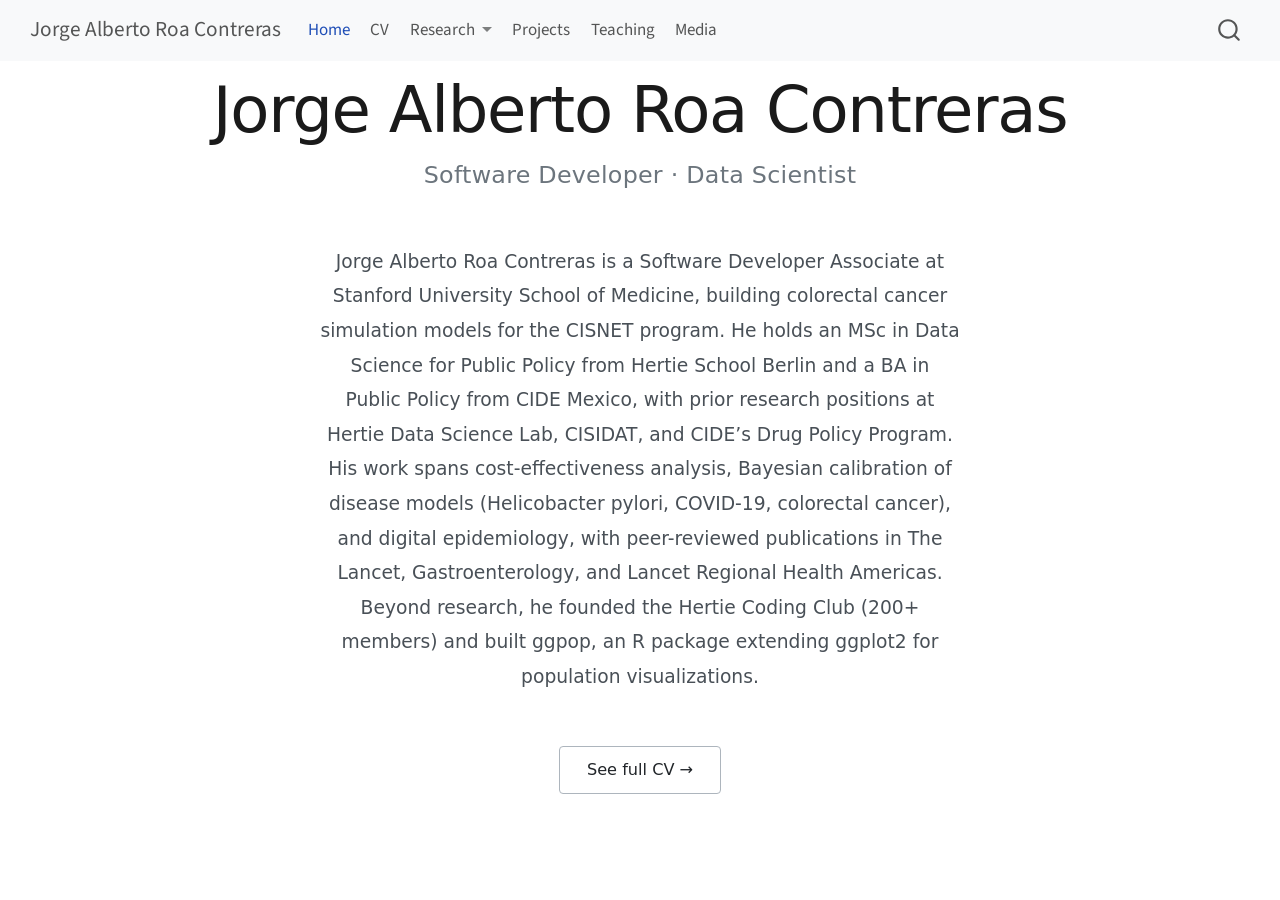
==== commit edcfe06b: "Built site for gh-pages" ====
--- a/index.html
+++ b/index.html
@@ -147,18 +147,16 @@
 
 
 
-<section id="b58fc729-690b-4000-b19f-365a4093b2ff7b7b3c20766172206e616d65203e7d7d" class="level1 home-name home-wrapper">
-<h1 class="home-name">Jorge Alberto Roa Contreras</h1>
-<div class="home-subtitle">
-<p>Software Developer · Data Scientist</p>
+<div class="home-wrapper">
+  <div class="home-header">
+    <h1 class="home-name">Jorge Alberto Roa Contreras</h1>
+    <p class="home-subtitle">Software Developer · Data Scientist</p>
+  </div>
+  <div class="home-bio">
+    <p>Jorge Alberto Roa Contreras is a Software Developer Associate at Stanford University School of Medicine, building colorectal cancer simulation models for the CISNET program. He holds an MSc in Data Science for Public Policy from Hertie School Berlin and a BA in Public Policy from CIDE Mexico, with prior research positions at Hertie Data Science Lab, CISIDAT, and CIDE’s Drug Policy Program. His work spans cost-effectiveness analysis, Bayesian calibration of disease models (Helicobacter pylori, COVID-19, colorectal cancer), and digital epidemiology, with peer-reviewed publications in The Lancet, Gastroenterology, and Lancet Regional Health Americas. Beyond research, he founded the Hertie Coding Club (200+ members) and built ggpop, an R package extending ggplot2 for population visualizations.</p>
+  </div>
+  <p class="home-cta"><a href="./cv.html">See full CV →</a></p>
 </div>
-<div class="home-bio">
-<p>Jorge Alberto Roa Contreras is a Software Developer Associate at Stanford University School of Medicine, building colorectal cancer simulation models for the CISNET program. He holds an MSc in Data Science for Public Policy from Hertie School Berlin and a BA in Public Policy from CIDE Mexico, with prior research positions at Hertie Data Science Lab, CISIDAT, and CIDE’s Drug Policy Program. His work spans cost-effectiveness analysis, Bayesian calibration of disease models (Helicobacter pylori, COVID-19, colorectal cancer), and digital epidemiology, with peer-reviewed publications in The Lancet, Gastroenterology, and Lancet Regional Health Americas. Beyond research, he founded the Hertie Coding Club (200+ members) and built ggpop, an R package extending ggplot2 for population visualizations.</p>
-</div>
-<div class="home-cta">
-<p><a href="./cv.html">See full CV →</a></p>
-</div>
-</section>
 
 
 
--- a/styles.css
+++ b/styles.css
@@ -2,7 +2,7 @@
    Stays dependency-free: system font stack, no Google Fonts, no JS. */
 
 /* ============================================================
-   HOME (index.qmd)
+   HOME (index.qmd) — flex layout with gap-based spacing
    ============================================================ */
 
 .home-wrapper {
@@ -13,7 +13,15 @@
   min-height: calc(100vh - 200px);
   padding: 4rem 1.5rem;
   text-align: center;
+  gap: 3rem;
   font-family: system-ui, -apple-system, "Segoe UI", Roboto, Helvetica, Arial, sans-serif;
+}
+
+.home-header {
+  display: flex;
+  flex-direction: column;
+  align-items: center;
+  gap: 0.75rem;
 }
 
 .home-name {
@@ -21,7 +29,7 @@
   font-weight: 200;
   letter-spacing: -0.02em;
   line-height: 1.1;
-  margin: 0 0 0.75rem 0;
+  margin: 0;
   color: #1a1a1a;
 }
 
@@ -29,17 +37,25 @@
   font-size: clamp(1rem, 2.4vw, 1.4rem);
   font-weight: 300;
   color: #6c757d;
-  margin: 0 0 3rem 0;
+  margin: 0;
   letter-spacing: 0.01em;
 }
 
 .home-bio {
   max-width: 640px;
-  font-size: 1.05rem;
-  line-height: 1.75;
+  margin: 0;
+}
+
+.home-bio p {
+  font-size: 1.1rem;
+  line-height: 1.85;
   color: #495057;
   font-weight: 400;
-  margin: 0 0 2.5rem 0;
+  margin: 0;
+}
+
+.home-cta {
+  margin: 0;
 }
 
 .home-cta a {
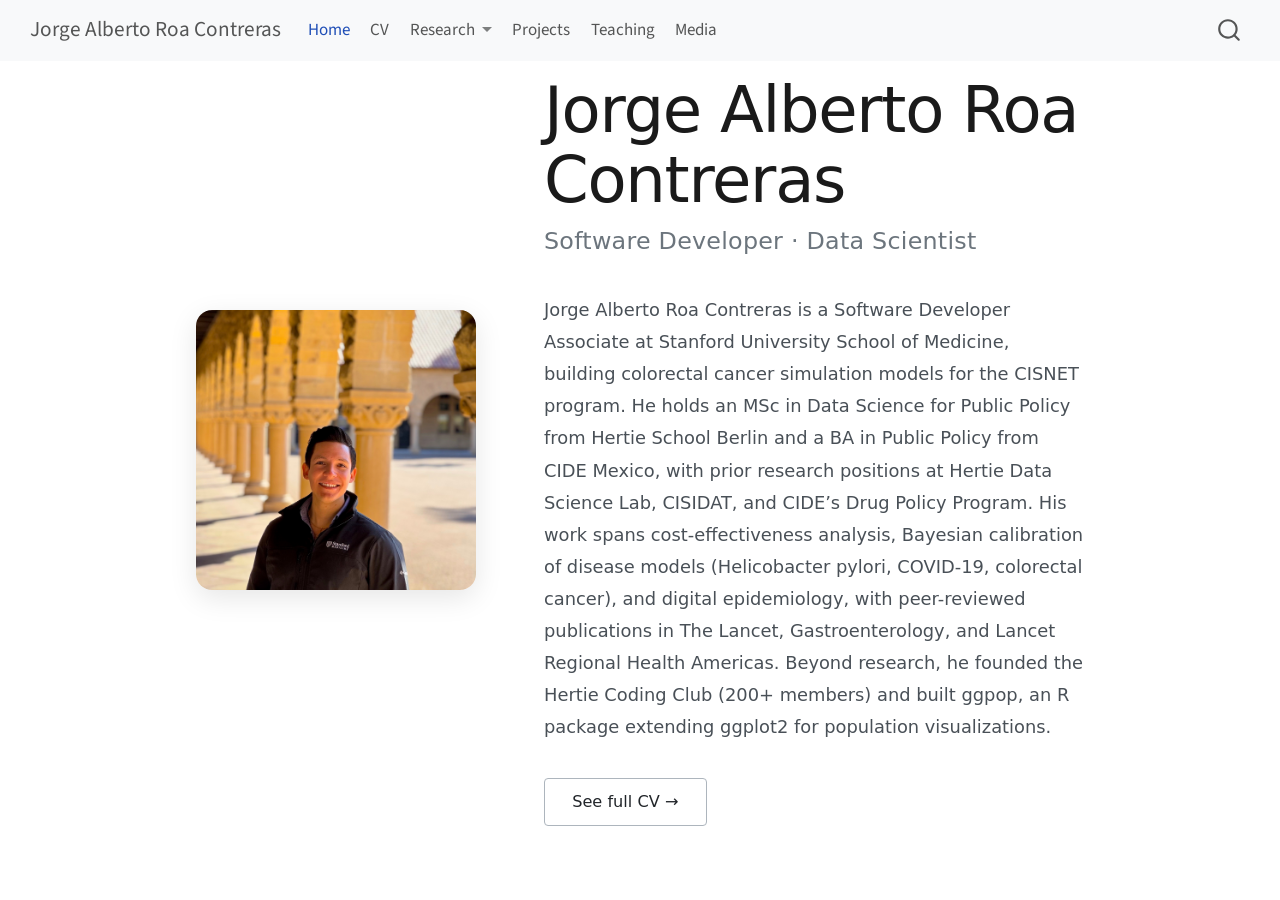
==== commit 85d92deb: "Built site for gh-pages" ====
--- a/index.html
+++ b/index.html
@@ -147,15 +147,20 @@
 
 
 
-<div class="home-wrapper">
-  <div class="home-header">
-    <h1 class="home-name">Jorge Alberto Roa Contreras</h1>
-    <p class="home-subtitle">Software Developer · Data Scientist</p>
+<div class="home-wrapper home-wrapper--with-photo">
+  <div class="home-photo-wrapper">
+    <img class="home-photo" src="photo.jpg" alt="Jorge Alberto Roa Contreras">
   </div>
-  <div class="home-bio">
-    <p>Jorge Alberto Roa Contreras is a Software Developer Associate at Stanford University School of Medicine, building colorectal cancer simulation models for the CISNET program. He holds an MSc in Data Science for Public Policy from Hertie School Berlin and a BA in Public Policy from CIDE Mexico, with prior research positions at Hertie Data Science Lab, CISIDAT, and CIDE’s Drug Policy Program. His work spans cost-effectiveness analysis, Bayesian calibration of disease models (Helicobacter pylori, COVID-19, colorectal cancer), and digital epidemiology, with peer-reviewed publications in The Lancet, Gastroenterology, and Lancet Regional Health Americas. Beyond research, he founded the Hertie Coding Club (200+ members) and built ggpop, an R package extending ggplot2 for population visualizations.</p>
+  <div class="home-content">
+    <div class="home-header">
+      <h1 class="home-name">Jorge Alberto Roa Contreras</h1>
+      <p class="home-subtitle">Software Developer · Data Scientist</p>
+    </div>
+    <div class="home-bio">
+      <p>Jorge Alberto Roa Contreras is a Software Developer Associate at Stanford University School of Medicine, building colorectal cancer simulation models for the CISNET program. He holds an MSc in Data Science for Public Policy from Hertie School Berlin and a BA in Public Policy from CIDE Mexico, with prior research positions at Hertie Data Science Lab, CISIDAT, and CIDE’s Drug Policy Program. His work spans cost-effectiveness analysis, Bayesian calibration of disease models (Helicobacter pylori, COVID-19, colorectal cancer), and digital epidemiology, with peer-reviewed publications in The Lancet, Gastroenterology, and Lancet Regional Health Americas. Beyond research, he founded the Hertie Coding Club (200+ members) and built ggpop, an R package extending ggplot2 for population visualizations.</p>
+    </div>
+    <p class="home-cta"><a href="./cv.html">See full CV →</a></p>
   </div>
-  <p class="home-cta"><a href="./cv.html">See full CV →</a></p>
 </div>
 
 
--- a/styles.css
+++ b/styles.css
@@ -1,8 +1,9 @@
 /* cv-to-website — light visual polish (v0.3.0).
-   Stays dependency-free: system font stack, no Google Fonts, no JS. */
+   Stays dependency-free: system font stack, no Google Fonts, no external JS. */
 
 /* ============================================================
-   HOME (index.qmd) — flex layout with gap-based spacing
+   HOME (index.qmd) — flex layout, gap-based spacing
+   Two layouts: centered single-column (no photo), two-column (with photo).
    ============================================================ */
 
 .home-wrapper {
@@ -17,11 +18,63 @@
   font-family: system-ui, -apple-system, "Segoe UI", Roboto, Helvetica, Arial, sans-serif;
 }
 
+/* Two-column variant: photo + content side-by-side on desktop */
+.home-wrapper--with-photo {
+  flex-direction: row;
+  align-items: center;
+  justify-content: center;
+  gap: 4rem;
+  text-align: left;
+  max-width: 1100px;
+  margin: 0 auto;
+}
+
+/* Photo column */
+.home-photo-wrapper {
+  flex: 0 0 auto;
+}
+
+.home-photo {
+  display: block;
+  width: 280px;
+  height: 280px;
+  object-fit: cover;
+  border-radius: 16px;
+  box-shadow: 0 8px 28px rgba(0, 0, 0, 0.10);
+  animation: photoFadeIn 0.9s cubic-bezier(0.22, 1, 0.36, 1) both;
+  transition: transform 0.35s cubic-bezier(0.22, 1, 0.36, 1),
+              box-shadow 0.35s cubic-bezier(0.22, 1, 0.36, 1);
+}
+
+.home-photo:hover {
+  transform: scale(1.025);
+  box-shadow: 0 12px 36px rgba(0, 0, 0, 0.14);
+}
+
+@keyframes photoFadeIn {
+  from {
+    opacity: 0;
+    transform: translateY(24px);
+  }
+  to {
+    opacity: 1;
+    transform: translateY(0);
+  }
+}
+
+/* Content column (when alongside photo) */
+.home-content {
+  display: flex;
+  flex-direction: column;
+  gap: 2rem;
+  max-width: 540px;
+}
+
+/* Header bundle (name + subtitle) */
 .home-header {
   display: flex;
   flex-direction: column;
-  align-items: center;
-  gap: 0.75rem;
+  gap: 0.5rem;
 }
 
 .home-name {
@@ -47,8 +100,8 @@
 }
 
 .home-bio p {
-  font-size: 1.1rem;
-  line-height: 1.85;
+  font-size: 1.05rem;
+  line-height: 1.8;
   color: #495057;
   font-weight: 400;
   margin: 0;
@@ -75,3 +128,25 @@
   border-color: #495057;
   text-decoration: none;
 }
+
+/* ============================================================
+   Mobile: stack photo above content, recenter
+   ============================================================ */
+
+@media (max-width: 768px) {
+  .home-wrapper--with-photo {
+    flex-direction: column;
+    text-align: center;
+    gap: 2.5rem;
+    padding: 3rem 1.5rem;
+  }
+
+  .home-content {
+    align-items: center;
+  }
+
+  .home-photo {
+    width: 220px;
+    height: 220px;
+  }
+}
